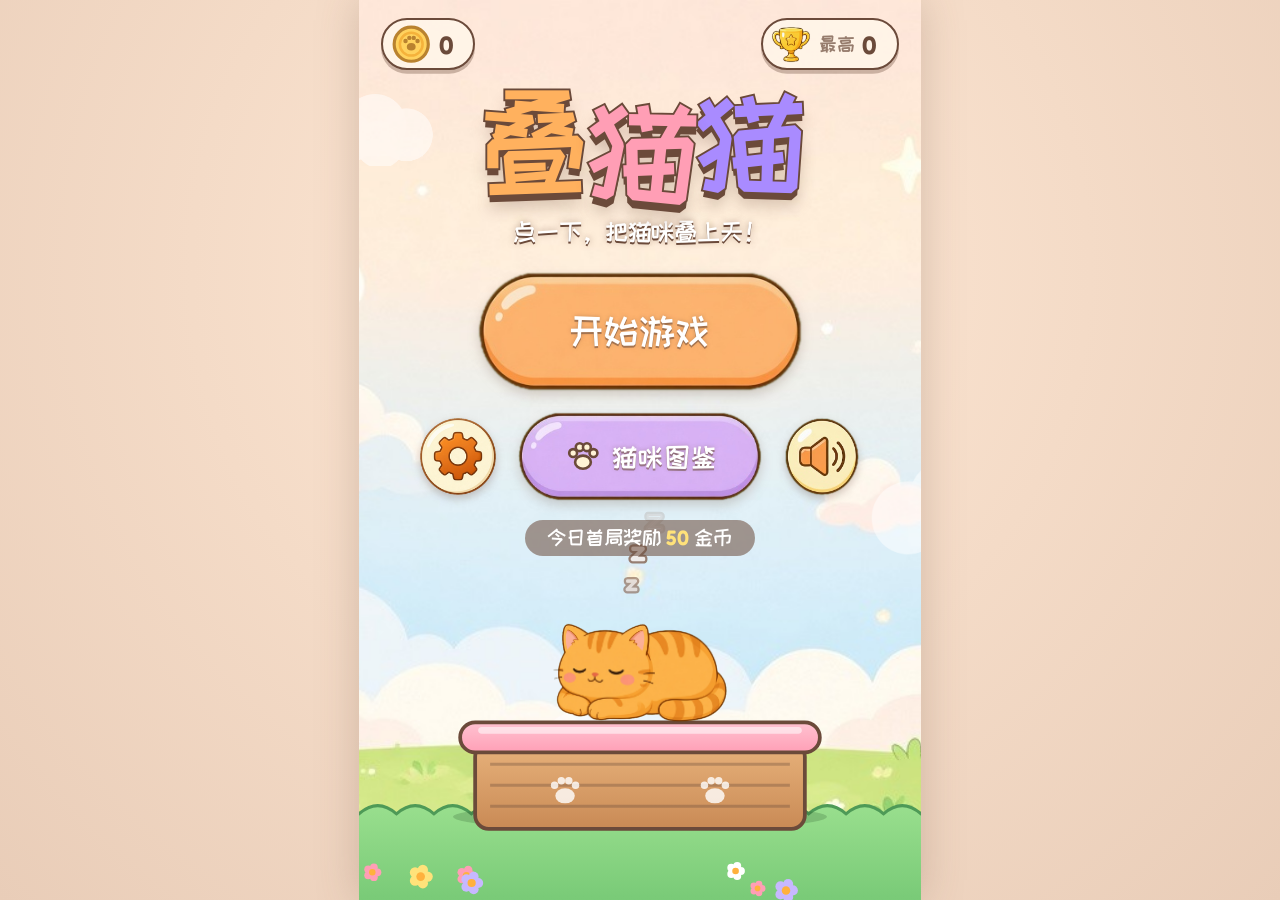
==== index.html @ ef1049c5 "叠猫猫 H5 试玩版" ====
<!DOCTYPE html>
<html lang="zh-CN">
<head>
<meta charset="utf-8">
<meta name="viewport" content="width=device-width,initial-scale=1,maximum-scale=1,user-scalable=no,viewport-fit=cover">
<meta name="format-detection" content="telephone=no">
<meta name="apple-mobile-web-app-capable" content="yes">
<meta name="mobile-web-app-capable" content="yes">
<meta name="theme-color" content="#FFE9D6">
<meta name="screen-orientation" content="portrait">
<meta name="x5-orientation" content="portrait">
<meta name="description" content="叠猫猫：点一下放下一只猫，把猫叠得越高越好！">
<title>叠猫猫</title>
<link rel="icon" type="image/png" href="assets/ui/app_icon_512.png">
<link rel="apple-touch-icon" href="assets/ui/app_icon_512.png">
<link rel="stylesheet" href="css/style.css">
</head>
<body>
<div id="app">
  <canvas id="stage"></canvas>

  <!-- 加载页 -->
  <section id="loading" class="screen active">
    <div class="load-box">
      <div class="load-cat"><img src="assets/ui/app_icon_512.png" alt="" onerror="this.style.display='none'"></div>
      <div class="load-title">叠猫猫</div>
      <div class="load-bar"><i id="loadFill"></i></div>
      <div class="load-tip" id="loadTip">猫咪正在伸懒腰…</div>
    </div>
  </section>

  <!-- 开始页 -->
  <section id="start" class="screen">
    <div class="topbar safe-top">
      <div class="pill"><span class="ico ico-coin" data-ico="coin"></span><b class="roll" id="startCoins">0</b></div>
      <div class="pill"><span class="ico" data-ico="trophy"></span><span class="pill-label">最高</span><b id="startBest">0</b></div>
    </div>
    <div class="title-wrap">
      <h1 class="logo" id="logo"><span>叠</span><span>猫</span><span>猫</span></h1>
      <p class="subtitle">点一下，把猫咪叠上天！</p>
    </div>
    <div class="challenge-banner hidden" id="challengeBanner">
      <div class="cb-title">好友向你发起挑战！</div>
      <div class="cb-sub" id="challengeText"></div>
    </div>
    <div class="start-actions">
      <button class="btn btn-main btn-orange" id="btnPlay"><span id="btnPlayText">开始游戏</span></button>
      <div class="row menu-row">
        <button class="btn btn-round" id="btnSettings" aria-label="设置"><span class="ico" data-ico="settings"></span></button>
        <button class="btn btn-sub btn-purple" id="btnGallery"><span class="ico" data-ico="gallery"></span><span>猫咪图鉴</span></button>
        <button class="btn btn-round" id="btnSound" aria-label="声音"><span class="ico" data-ico="sound"></span></button>
      </div>
      <div class="daily-tip hidden" id="dailyTip">今日首局奖励 <b>50</b> 金币</div>
    </div>
  </section>

  <!-- 游戏页 HUD -->
  <section id="game" class="screen hud">
    <div class="hud-top safe-top">
      <div class="hud-score">
        <div class="hud-height"><b id="hudHeight">0</b><small>米</small></div>
        <div class="hud-sub">得分 <b id="hudScore">0</b></div>
        <div class="hud-challenge hidden" id="hudChallenge"></div>
      </div>
      <div class="hud-next">
        <div class="next-label">下一只</div>
        <canvas id="nextCanvas" width="160" height="120"></canvas>
        <div class="hud-wind hidden" id="hudWind"><span>风</span><span class="wind-arrows" id="windArrow"></span></div>
      </div>
    </div>
    <div class="hud-tip" id="hudTip">点击屏幕，放下猫咪</div>
    <div class="hud-bottom safe-bottom">
      <button class="btn btn-round" id="btnPause" aria-label="暂停"><span class="ico" data-ico="pause"></span></button>
      <button class="btn btn-swap btn-purple" id="btnSwap"><span class="ico ad-badge" data-ico="ad"></span><span class="swap-text"><b>换猫</b><small id="swapLeft">剩 2 次</small></span></button>
    </div>
    <div class="wind-pop hidden" id="windPop"><span class="ico wind-gust" data-ico="gust"></span><div class="wp-text">起风了！</div><div class="wp-sub">风会把下落的猫往这边吹 <span class="ico wind-dir" id="windPopArrow" data-ico="windarrow"></span></div></div>
    <div class="milestone hidden" id="milestone"><div class="ms-num" id="msNum">10 米！</div><div class="ms-sub" id="msSub">进入屋顶区</div></div>
  </section>

  <!-- 结算页 -->
  <section id="result" class="screen">
    <div class="panel result-panel">
      <div class="record-ribbon hidden" id="recordRibbon"><span class="ico" data-ico="trophy"></span>新纪录！</div>
      <div class="result-title" id="resultTitle">猫塔倒啦～</div>
      <canvas id="towerThumb" width="400" height="320"></canvas>
      <div class="result-stats">
        <div class="stat"><small>本局高度</small><b><span id="resHeight">0</span><i>米</i></b></div>
        <div class="stat"><small>得分</small><b id="resScore">0</b></div>
        <div class="stat"><small>最高分</small><b id="resBest">0</b></div>
      </div>
      <div class="challenge-result hidden" id="challengeResult"></div>
      <div class="coins-row">
        <span class="ico ico-coin" data-ico="coin"></span><span>获得金币</span><b class="roll coins-num">+<span id="resCoins">0</span><em class="coin-float" id="coinFloat"></em></b>
        <small id="resDaily" class="hidden">含每日首局 +50（不参与双倍）</small>
      </div>
      <button class="btn btn-main btn-purple btn-ad" id="btnDouble"><span class="ico ad-badge" data-ico="ad"></span><span id="btnDoubleText">看广告领取双倍</span></button>
      <div class="row result-row">
        <button class="btn btn-round" id="btnHome" aria-label="首页"><span class="ico" data-ico="home"></span></button>
        <button class="btn btn-main btn-orange btn-again" id="btnAgain"><span class="ico" data-ico="restart"></span><span>再来一局</span></button>
        <button class="btn btn-round" id="btnShare" aria-label="分享"><span class="ico" data-ico="share"></span></button>
      </div>
      <div class="seed-line">挑战码 <b id="resSeed">-</b></div>
    </div>
  </section>

  <!-- 图鉴 -->
  <section id="gallery" class="screen">
    <div class="gallery-head safe-top">
      <button class="btn btn-round" id="btnGalleryBack" aria-label="返回"><span class="ico" data-ico="home"></span></button>
      <h2>猫咪图鉴</h2>
      <div class="pill"><span class="ico ico-coin" data-ico="coin"></span><b id="galleryCoins">0</b></div>
    </div>
    <div class="tabs">
      <button class="tab active" data-tab="skins">配件</button>
      <button class="tab" data-tab="cats">猫咪</button>
    </div>
    <div class="gallery-body">
      <div class="grid" id="skinGrid"></div>
      <div class="grid hidden" id="catGrid"></div>
    </div>
    <div class="gallery-tip">选中的配件会戴在之后放下的每一只猫身上</div>
  </section>

  <!-- 弹窗 -->
  <div class="modal" id="pauseModal">
    <div class="panel modal-panel">
      <div class="modal-title">暂停一下</div>
      <button class="btn btn-main btn-orange" id="btnResume"><span class="ico" data-ico="play"></span><span>继续游戏</span></button>
      <button class="btn btn-sub btn-purple" id="btnRestart"><span class="ico" data-ico="restart"></span><span>重新开始</span></button>
      <button class="btn btn-sub btn-plain" id="btnQuit"><span class="ico" data-ico="home"></span><span>回到首页</span></button>
      <div class="toggles" data-toggles></div>
    </div>
  </div>

  <div class="modal" id="reviveModal">
    <div class="panel modal-panel">
      <div class="revive-cat"><span class="ico" data-ico="heart"></span></div>
      <div class="modal-title">猫塔倒啦！</div>
      <div class="revive-score">当前 <b id="reviveHeight">0</b> 米 · 得分 <b id="reviveScore">0</b></div>
      <div class="modal-text">看个广告，把倒下的猫咪捡回来继续叠？<br><small>每局只能复活 1 次</small></div>
      <button class="btn btn-main btn-purple btn-ad" id="btnRevive"><span class="ico ad-badge" data-ico="ad"></span><span id="btnReviveText">看广告复活</span></button>
      <button class="btn btn-sub btn-plain" id="btnGiveUp"><span>不了，去结算</span></button>
    </div>
  </div>

  <div class="modal" id="settingsModal">
    <div class="panel modal-panel">
      <div class="modal-title">设置</div>
      <div class="toggles" data-toggles></div>
      <div class="about">叠猫猫 v<span id="ver"></span><br>字体：站酷快乐体、Fredoka（SIL OFL 1.1）</div>
      <button class="btn btn-sub btn-orange" data-close><span>好的</span></button>
    </div>
  </div>

  <div class="modal" id="shareModal">
    <div class="panel modal-panel share-panel">
      <button class="btn close-x" data-close aria-label="关闭"><span class="ico" data-ico="close"></span></button>
      <div class="modal-title">分享战绩</div>
      <img id="shareImg" alt="分享图">
      <div class="share-tip">长按图片可以保存或发送给好友</div>
      <div class="row share-row">
        <button class="btn btn-sub btn-orange hidden" id="btnNativeShare"><span class="ico" data-ico="share"></span><span>分享</span></button>
        <a class="btn btn-sub btn-purple" id="btnSaveImg" download="叠猫猫战绩.png"><span>保存图片</span></a>
      </div>
      <button class="btn btn-sub btn-plain" id="btnCopyLink"><span>复制挑战链接</span></button>
    </div>
  </div>

  <div class="toast" id="toast"></div>
  <div class="flash" id="flash"></div>
</div>

<noscript>请开启 JavaScript 来玩叠猫猫。</noscript>
<script src="js/vendor/matter.min.js"></script>
<script src="js/config.js"></script>
<script src="js/asset-manifest.js"></script>
<script src="js/rng.js"></script>
<script src="js/storage.js"></script>
<script src="js/audio.js"></script>
<script src="js/ads.js"></script>
<script src="js/assets.js"></script>
<script src="js/game.js"></script>
<script src="js/share.js"></script>
<script src="js/main.js"></script>
</body>
</html>
---- css/style.css ----
/* 《叠猫猫》界面样式。1rem = 100 设计像素（设计宽 750），由 main.js 按屏幕宽度设置。 */
@font-face {
  font-family: "CatNum";
  src: url("../fonts/fredoka-num.woff2") format("woff2");
  unicode-range: U+0020-007E, U+00D7, U+2190, U+2192;
  font-display: swap;
}
@font-face {
  font-family: "ZCOOL KuaiLe";
  src: url("../fonts/zcool-kuaile-subset.woff2") format("woff2");
  font-display: swap;
}
:root {
  --font: "CatNum", "ZCOOL KuaiLe", "PingFang SC", "Hiragino Maru Gothic ProN", "Yuanti SC", "Microsoft YaHei", sans-serif;
  --brown: #6B4A3A; --cream: #FFF6E9; --pink: #FF9EB5; --peach: #FFC48C; --mint: #9EE6CF; --sky: #9FD4FF; --lav: #C7B8FF;
  --orange: #FFA552; --purple: #B59BFF;
  --ease-pop: cubic-bezier(.34, 1.56, .64, 1);
}
* { box-sizing: border-box; -webkit-tap-highlight-color: transparent; }
html, body { margin: 0; height: 100%; overflow: hidden; background: #F3E3D3; overscroll-behavior: none; }
body {
  display: flex; align-items: center; justify-content: center;
  font-family: var(--font); color: var(--brown);
  -webkit-user-select: none; user-select: none; -webkit-touch-callout: none; touch-action: none;
  background: radial-gradient(circle at 50% 30%, #FFE9D6, #E9CDB8);
}
#app { position: relative; overflow: hidden; background: #BFE6FF; box-shadow: 0 0 40px rgba(107,74,58,.25); }
#stage { position: absolute; inset: 0; display: block; touch-action: none; }
.hidden { display: none !important; }
b { font-weight: normal; }

/* ---------- 屏幕切换：0.25s 淡入 + 轻微滑动 ---------- */
.screen { position: absolute; inset: 0; display: flex; flex-direction: column; align-items: center; opacity: 0; visibility: hidden; pointer-events: none; transform: translateY(.3rem) scale(.985); transition: opacity .25s ease, transform .25s ease, visibility 0s linear .25s; }
.screen.active { opacity: 1; visibility: visible; pointer-events: auto; transform: none; transition: opacity .25s ease, transform .25s ease, visibility 0s; }
.screen.hud { pointer-events: none; }
.screen.hud.active .btn { pointer-events: auto; }
.safe-top { padding-top: calc(env(safe-area-inset-top, 0px) + .24rem); }
.safe-bottom { padding-bottom: calc(env(safe-area-inset-bottom, 0px) + .34rem); }

/* ---------- 加载页 ---------- */
#loading { background: linear-gradient(#FFE6EE, #FFF3E0); justify-content: center; z-index: 50; }
.load-box { display: flex; flex-direction: column; align-items: center; }
.load-cat { width: 2.6rem; height: 2.6rem; border-radius: .6rem; overflow: hidden; box-shadow: 0 .12rem .3rem rgba(107,74,58,.25); animation: breathe 1.6s ease-in-out infinite; background: #fff; }
.load-cat img { width: 100%; height: 100%; display: block; }
.load-title { font-size: .8rem; margin: .3rem 0 .4rem; color: #FF8C5A; text-shadow: 0 .04rem 0 #fff, 0 .08rem 0 rgba(107,74,58,.2); }
.load-bar { width: 4.4rem; height: .3rem; border-radius: .2rem; background: #fff; border: .04rem solid var(--brown); overflow: hidden; }
.load-bar i { display: block; height: 100%; width: 5%; background: linear-gradient(90deg, var(--pink), var(--peach)); border-radius: .2rem; transition: width .2s; }
.load-tip { margin-top: .24rem; font-size: .28rem; opacity: .75; }
@keyframes breathe { 50% { transform: scale(1.05, .96); } }

/* ---------- 通用按钮：按下缩放回弹 ---------- */
.btn { position: relative; border: 0; padding: 0; margin: 0; font-family: var(--font); color: #fff; cursor: pointer; display: inline-flex; align-items: center; justify-content: center; gap: .1rem; outline: none; transition: transform .22s var(--ease-pop), filter .2s, opacity .2s; text-decoration: none; background: none; }
.btn:active:not(:disabled) { transform: scale(.9); transition-duration: .06s; }
.btn:disabled { filter: grayscale(.85) brightness(1.05); opacity: .65; cursor: default; }
.btn span { pointer-events: none; }
.btn-main, .btn-sub, .btn-swap, .btn-card { text-shadow: 0 .03rem 0 rgba(107,74,58,.55), 0 0 .06rem rgba(107,74,58,.35); letter-spacing: .02rem; }
.btn-main { width: 4.6rem; height: 1.6rem; font-size: .5rem; border-radius: .8rem; }
.btn-sub { width: 3.6rem; height: 1.1rem; font-size: .36rem; border-radius: .55rem; }
.btn-orange { background: linear-gradient(#FFC07A, #FF9A4A); box-shadow: inset 0 -.08rem 0 rgba(180,90,30,.35), inset 0 .06rem 0 rgba(255,255,255,.5), 0 .08rem 0 var(--brown), 0 .14rem .2rem rgba(107,74,58,.25); border: .04rem solid var(--brown); }
.btn-purple { background: linear-gradient(#D8C8FF, #A98BFF); box-shadow: inset 0 -.08rem 0 rgba(90,60,170,.3), inset 0 .06rem 0 rgba(255,255,255,.5), 0 .08rem 0 var(--brown), 0 .14rem .2rem rgba(107,74,58,.25); border: .04rem solid var(--brown); }
.btn-plain { background: #FFF6E9; color: var(--brown); text-shadow: none; border: .04rem solid var(--brown); box-shadow: 0 .06rem 0 var(--brown); }
/* 美术底板（assets/ui/btn_orange.png / btn_purple.png）：文字由代码叠加 */
.art-orange .btn-orange { background: var(--btn-orange) center / 100% 100% no-repeat; border: 0; box-shadow: none; filter: drop-shadow(0 .08rem .08rem rgba(107,74,58,.25)); }
.art-purple .btn-purple { background: var(--btn-purple) center / 100% 100% no-repeat; border: 0; box-shadow: none; filter: drop-shadow(0 .08rem .08rem rgba(107,74,58,.25)); }
.art-orange .btn-orange:disabled, .art-purple .btn-purple:disabled { filter: grayscale(.85) brightness(1.05); }
.art-orange .btn-main.btn-orange, .art-purple .btn-main.btn-purple { width: 4.4rem; height: 1.66rem; }
.art-orange .btn-sub.btn-orange, .art-purple .btn-sub.btn-purple { width: 3.3rem; height: 1.24rem; }
.btn-round { width: 1.2rem; height: 1.24rem; border-radius: 50%; filter: drop-shadow(0 .06rem .06rem rgba(107,74,58,.3)); }
.btn-round .ico { width: 100%; height: 100%; }
.btn-round.off::after { content: ""; position: absolute; left: 18%; right: 18%; top: 48%; height: .1rem; background: #FF6F6F; border-radius: .06rem; transform: rotate(-40deg); box-shadow: 0 0 0 .03rem var(--brown); }
.ico { display: inline-flex; width: .56rem; height: .56rem; align-items: center; justify-content: center; flex: none; }
.ico img, .ico svg { width: 100%; height: 100%; object-fit: contain; display: block; }
.ad-badge { width: .7rem; height: .7rem; }
.row { display: flex; gap: .3rem; align-items: center; justify-content: center; }

/* ---------- 顶部信息条 ---------- */
.topbar { width: 100%; display: flex; justify-content: space-between; padding-left: .3rem; padding-right: .3rem; }
.pill { display: inline-flex; align-items: center; gap: .1rem; height: .7rem; padding: 0 .26rem 0 .1rem; border-radius: .35rem; background: rgba(255,246,233,.9); border: .04rem solid var(--brown); font-size: .34rem; box-shadow: 0 .05rem 0 rgba(107,74,58,.35); }
.pill .ico { width: .54rem; height: .54rem; }
.pill-label { font-size: .26rem; opacity: .7; }

/* ---------- 开始页 ---------- */
.title-wrap { margin-top: .5rem; text-align: center; }
.logo { margin: 0; font-size: 1.9rem; font-weight: normal; line-height: 1; letter-spacing: -.04rem; display: flex; justify-content: center; }
.logo span { display: inline-block; color: #FFB15E; -webkit-text-stroke: .05rem var(--brown); paint-order: stroke fill; text-shadow: 0 .1rem 0 var(--brown), 0 .18rem .2rem rgba(107,74,58,.3); animation: logoBob 2.4s ease-in-out infinite; }
.logo span:nth-child(2) { color: #FF9EB5; animation-delay: .2s; transform: translateY(.12rem) rotate(4deg); }
.logo span:nth-child(3) { color: #A98BFF; animation-delay: .4s; }
.logo.has-img img { width: 6.4rem; display: block; }
@keyframes logoBob { 0%, 100% { transform: translateY(0) rotate(-3deg); } 50% { transform: translateY(-.14rem) rotate(3deg); } }
.subtitle { margin: .28rem 0 0; font-size: .34rem; color: #fff; text-shadow: 0 .03rem 0 var(--brown), 0 0 .08rem rgba(107,74,58,.5); }
.start-actions { margin-top: .5rem; display: flex; flex-direction: column; gap: .3rem; align-items: center; }
.start-actions .btn-main { animation: pulse 1.8s ease-in-out infinite; }
.start-actions .btn-main:active { animation: none; }
@keyframes pulse { 50% { transform: scale(1.05); } }
.menu-row { gap: .26rem; }
.menu-row .btn-round { width: 1.04rem; height: 1.08rem; }
.short .title-wrap { margin-top: .16rem; }
.short .logo { font-size: 1.6rem; }
.short .subtitle { margin-top: .18rem; }
.short .start-actions { margin-top: .3rem; gap: .22rem; }
.short .challenge-banner { margin-top: .2rem; padding: .12rem .3rem; }
.challenge-banner { margin-top: .36rem; padding: .2rem .4rem; border-radius: .3rem; background: rgba(255,246,233,.94); border: .04rem dashed #FF8FAB; text-align: center; max-width: 6.4rem; }
.cb-title { font-size: .36rem; color: #FF6F91; }
.cb-sub { font-size: .26rem; margin-top: .06rem; }
.daily-tip { font-size: .28rem; color: #fff; background: rgba(107,74,58,.55); padding: .08rem .3rem; border-radius: .3rem; }
.daily-tip b { color: #FFE27A; }

/* ---------- 游戏 HUD ---------- */
.hud-top { width: 100%; display: flex; justify-content: space-between; align-items: flex-start; padding-left: .3rem; padding-right: .3rem; }
.hud-score { display: flex; flex-direction: column; align-items: flex-start; }
.hud-height { display: inline-flex; align-items: baseline; gap: .12rem; white-space: nowrap; font-size: 1.1rem; line-height: 1; color: #fff; -webkit-text-stroke: .04rem var(--brown); paint-order: stroke fill; text-shadow: 0 .07rem 0 var(--brown); }
/* 数字和「米」分开排版（flex + gap），不管几位数、字体有没有加载完都不会重叠 */
.hud-height b { display: inline-block; padding: 0 .04rem; font-variant-numeric: tabular-nums; }
.hud-height small { display: inline-block; flex: none; font-size: .4rem; }
.hud-sub { margin-top: .1rem; font-size: .3rem; padding: .04rem .2rem; border-radius: .3rem; background: rgba(255,246,233,.9); border: .03rem solid var(--brown); }
.hud-sub b { color: #FF8C3A; }
.hud-challenge { margin-top: .08rem; font-size: .26rem; color: #fff; background: #FF8FAB; padding: .02rem .18rem; border-radius: .3rem; border: .03rem solid var(--brown); }
.hud-next { width: 1.9rem; display: flex; flex-direction: column; align-items: center; padding: .08rem .1rem .1rem; border-radius: .3rem; background: rgba(255,246,233,.88); border: .04rem solid var(--brown); box-shadow: 0 .05rem 0 rgba(107,74,58,.35); }
.next-label { font-size: .24rem; opacity: .75; }
#nextCanvas { width: 1.6rem; height: 1.2rem; }
.hud-wind { display: flex; align-items: center; gap: .06rem; font-size: .26rem; color: #4A78A8; }
.wind-arrows { display: inline-flex; gap: .02rem; }
.wind-arrows img, .wind-arrows svg, .wind-arrows i { width: .34rem; height: .28rem; object-fit: contain; display: block; font-style: normal; }
.wind-arrows.left, .wind-dir.left { transform: scaleX(-1); }
.wind-pop { position: absolute; top: 40%; left: 0; right: 0; display: flex; flex-direction: column; align-items: center; pointer-events: none; opacity: 0; }
.wind-pop.go { animation: ms 2.2s ease forwards; }
.wind-gust { width: 1.6rem; height: 1.3rem; }
.wp-text { font-size: .8rem; color: #fff; -webkit-text-stroke: .04rem var(--brown); paint-order: stroke fill; text-shadow: 0 .06rem 0 var(--brown); }
.wp-sub { display: flex; align-items: center; gap: .08rem; font-size: .3rem; color: #fff; text-shadow: 0 .03rem 0 var(--brown), 0 0 .08rem rgba(107,74,58,.6); }
.wind-dir { width: .5rem; height: .4rem; }
.hud-tip { position: absolute; top: 48%; left: 0; right: 0; text-align: center; font-size: .4rem; color: #fff; text-shadow: 0 .04rem 0 var(--brown), 0 0 .1rem rgba(107,74,58,.5); opacity: 0; transition: opacity .3s; }
.hud-tip.show { opacity: 1; animation: tipBob 1.2s ease-in-out infinite; }
@keyframes tipBob { 50% { transform: translateY(-.12rem); } }
.hud-bottom { position: absolute; left: 0; right: 0; bottom: 0; display: flex; justify-content: space-between; align-items: flex-end; padding-left: .3rem; padding-right: .3rem; }
.btn-swap { height: 1.04rem; padding: 0 .3rem 0 .14rem; border-radius: .52rem; font-size: .34rem; width: auto; }
.art-purple .btn-swap.btn-purple { width: 2.8rem; height: 1.06rem; padding: 0 .2rem 0 .1rem; }
.swap-text { display: flex; flex-direction: column; line-height: 1.05; align-items: flex-start; }
.swap-text small { font-size: .22rem; }
.btn-swap.is-disabled { filter: grayscale(.85) brightness(1.05); opacity: .7; }
.btn-swap.is-disabled:active { transform: scale(.96); }
.bump { animation: bump .3s var(--ease-pop); }
@keyframes bump { 0% { transform: scale(1); } 40% { transform: scale(1.18); } 100% { transform: scale(1); } }
.milestone { position: absolute; top: 34%; left: 0; right: 0; text-align: center; pointer-events: none; opacity: 0; }
.milestone.go { animation: ms 1.8s ease forwards; }
.ms-num { font-size: 1.2rem; color: #FFE27A; -webkit-text-stroke: .05rem var(--brown); paint-order: stroke fill; text-shadow: 0 .08rem 0 var(--brown); }
.ms-sub { font-size: .4rem; color: #fff; text-shadow: 0 .04rem 0 var(--brown); }
@keyframes ms { 0% { opacity: 0; transform: scale(.4); } 15% { opacity: 1; transform: scale(1.15); } 25% { transform: scale(1); } 80% { opacity: 1; } 100% { opacity: 0; transform: translateY(-.6rem); } }
.flash { position: absolute; inset: 0; background: #fff; opacity: 0; pointer-events: none; }
.flash.go { animation: flash .5s ease; }
@keyframes flash { 20% { opacity: .5; } 100% { opacity: 0; } }

/* ---------- 面板 / 弹窗 ---------- */
.panel { background: #FFF6E9; border: .05rem solid var(--brown); border-radius: .5rem; box-shadow: 0 .1rem 0 var(--brown), 0 .2rem .4rem rgba(107,74,58,.3); }
.art-panel .panel { border: 0; box-shadow: none; background: none; border-style: solid; border-width: .5rem; border-image: var(--panel) 64 fill / .5rem stretch; }
.modal { position: absolute; inset: 0; z-index: 30; display: flex; align-items: center; justify-content: center; background: rgba(60,40,30,.45); opacity: 0; visibility: hidden; transition: opacity .22s, visibility 0s linear .22s; }
.modal.show { opacity: 1; visibility: visible; transition: opacity .22s, visibility 0s; }
.modal-panel { width: 6rem; padding: .5rem .4rem .45rem; display: flex; flex-direction: column; align-items: center; gap: .26rem; transform: scale(.85); transition: transform .25s var(--ease-pop); }
.modal.show .modal-panel { transform: scale(1); }
.modal-title { font-size: .56rem; color: #FF8C5A; text-shadow: 0 .04rem 0 rgba(107,74,58,.15); }
.modal-text { font-size: .32rem; text-align: center; line-height: 1.5; }
.modal-text small { font-size: .24rem; opacity: .7; }
.revive-score { font-size: .34rem; padding: .08rem .3rem; border-radius: .3rem; background: #FFE9D6; }
.revive-score b { color: #FF8C3A; font-size: .44rem; }
.coins-row { position: relative; flex-wrap: wrap; justify-content: center; }
.coins-row > span:not(.ico) { white-space: nowrap; }
.coins-row small { flex-basis: 100%; text-align: center; white-space: nowrap; }
.coins-num { position: relative; }
.coin-float { position: absolute; left: 100%; margin-left: .08rem; top: -.15rem; white-space: nowrap; font-style: normal; font-size: .4rem; color: #E89A2C; opacity: 0; pointer-events: none; }
.coin-float.go { animation: coinUp 1.2s ease forwards; }
@keyframes coinUp { 0% { opacity: 0; transform: translateY(.2rem) scale(.6); } 20% { opacity: 1; transform: scale(1.15); } 100% { opacity: 0; transform: translateY(-.7rem); } }
.revive-cat .ico { width: 1.2rem; height: 1.2rem; animation: breathe 1s ease-in-out infinite; }
.toggles { width: 100%; display: flex; flex-direction: column; gap: .14rem; }
.toggle { display: flex; align-items: center; justify-content: space-between; font-size: .34rem; padding: .14rem .26rem; border-radius: .26rem; background: #fff; border: .03rem solid rgba(107,74,58,.25); cursor: pointer; }
.toggle input { display: none; }
.toggle i { position: relative; width: 1rem; height: .54rem; border-radius: .27rem; background: #D9CFC7; border: .03rem solid var(--brown); transition: background .2s; }
.toggle i::after { content: ""; position: absolute; top: .04rem; left: .04rem; width: .4rem; height: .4rem; border-radius: 50%; background: #fff; border: .03rem solid var(--brown); transition: transform .22s var(--ease-pop); }
.toggle input:checked + i { background: var(--mint); }
.toggle input:checked + i::after { transform: translateX(.44rem); }
.about { font-size: .24rem; text-align: center; opacity: .65; line-height: 1.6; }
.close-x { position: absolute; right: -.2rem; top: -.2rem; width: .9rem; height: .9rem; }
.close-x .ico { width: 100%; height: 100%; }
.share-panel { width: 6.5rem; position: relative; }
#shareImg { width: 3.6rem; height: 6.4rem; border-radius: .2rem; border: .04rem solid var(--brown); background: #fff; object-fit: cover; -webkit-touch-callout: default; user-select: auto; pointer-events: auto; }
.share-tip { font-size: .24rem; opacity: .7; }
.share-row .btn-sub { width: 2.7rem; }

/* ---------- 结算页 ---------- */
#result { justify-content: center; background: rgba(60,40,30,.25); }
.result-panel { position: relative; width: 6.6rem; padding: .5rem .4rem .34rem; display: flex; flex-direction: column; align-items: center; gap: .2rem; }
#result.active .result-panel { animation: popIn .4s var(--ease-pop); }
@keyframes popIn { from { transform: scale(.7); opacity: 0; } to { transform: none; opacity: 1; } }
.result-title { font-size: .62rem; color: #FF8C5A; }
.record-ribbon { position: absolute; top: -.46rem; display: flex; align-items: center; gap: .1rem; padding: .1rem .5rem; font-size: .44rem; color: #fff; background: linear-gradient(#FF9EB5, #FF7A9C); border: .05rem solid var(--brown); border-radius: .4rem; box-shadow: 0 .06rem 0 var(--brown); animation: ribbon 1s ease-in-out infinite; }
.record-ribbon .ico { width: .66rem; height: .66rem; }
@keyframes ribbon { 50% { transform: scale(1.06) rotate(-2deg); } }
#towerThumb { width: 4rem; height: 3.2rem; border-radius: .3rem; background: linear-gradient(#DFF1FF, #FFF3E6); border: .04rem solid rgba(107,74,58,.25); }
.result-stats { width: 100%; display: flex; justify-content: space-around; }
.stat { display: flex; flex-direction: column; align-items: center; }
.stat small { font-size: .24rem; opacity: .7; }
.stat b { font-size: .6rem; color: var(--brown); line-height: 1.1; }
.stat b i { font-style: normal; font-size: .28rem; margin-left: .04rem; }
.challenge-result { font-size: .3rem; padding: .08rem .3rem; border-radius: .3rem; }
.challenge-result.win { background: var(--mint); }
.challenge-result.lose { background: #FFE0E8; }
.coins-row { display: flex; align-items: center; gap: .1rem; font-size: .32rem; }
.coins-row b { font-size: .5rem; color: #E89A2C; }
.coins-row small { font-size: .22rem; opacity: .7; }
.btn-ad { gap: .14rem; font-size: .4rem; }
.result-row { width: 100%; justify-content: space-between; }
.btn-again { width: 3.4rem; height: 1.3rem; font-size: .42rem; }
.art-orange .btn-main.btn-again { width: 3.4rem; height: 1.28rem; }
.btn-again .ico { width: .5rem; height: .5rem; }
.btn-again .restart-img { display: none; }
.seed-line { font-size: .24rem; opacity: .6; }
.seed-line b { letter-spacing: .03rem; }

/* ---------- 图鉴 ---------- */
#gallery { background: linear-gradient(rgba(255,240,230,.92), rgba(255,246,233,.97)); }
.gallery-head { width: 100%; display: flex; align-items: center; justify-content: space-between; padding-left: .3rem; padding-right: .3rem; }
.gallery-head h2 { margin: 0; font-weight: normal; font-size: .56rem; color: #FF8C5A; }
.gallery-head .btn-round { width: .96rem; height: 1rem; }
.tabs { display: flex; gap: .2rem; margin: .26rem 0 .16rem; padding: .08rem; background: #F3E1D3; border-radius: .4rem; }
.tab { border: 0; font-family: var(--font); font-size: .34rem; color: var(--brown); background: none; padding: .12rem .56rem; border-radius: .32rem; cursor: pointer; transition: background .2s, transform .2s var(--ease-pop); }
.tab.active { background: #fff; box-shadow: 0 .04rem 0 rgba(107,74,58,.3); }
.tab:active { transform: scale(.92); }
.gallery-body { flex: 1; width: 100%; overflow-y: auto; -webkit-overflow-scrolling: touch; touch-action: pan-y; padding: .1rem .3rem .3rem; }
.grid { display: grid; grid-template-columns: 1fr 1fr; gap: .24rem; }
.card { position: relative; background: #fff; border: .04rem solid rgba(107,74,58,.35); border-radius: .32rem; padding: .14rem .14rem .2rem; display: flex; flex-direction: column; align-items: center; gap: .08rem; box-shadow: 0 .05rem 0 rgba(107,74,58,.2); }
.card.using { border-color: #FF8C5A; box-shadow: 0 0 0 .05rem #FFC48C, 0 .05rem 0 rgba(107,74,58,.2); }
.card canvas { width: 2.6rem; height: 2rem; border-radius: .22rem; background: linear-gradient(#E9F5FF, #FFF3E6); }
.card.locked canvas { opacity: .8; }
.card-name { font-size: .32rem; }
.card-name em { font-style: normal; font-size: .22rem; color: #fff; background: var(--lav); padding: .01rem .1rem; border-radius: .2rem; vertical-align: middle; }
.card-desc { font-size: .22rem; opacity: .7; text-align: center; min-height: .6rem; }
.btn-card { width: 2.2rem; height: .76rem; font-size: .3rem; border-radius: .38rem; }
.art-orange .btn-card.btn-orange, .art-purple .btn-card.btn-purple { width: 2.2rem; height: .82rem; }
.btn-card .ico { width: .42rem; height: .42rem; }
.btn-card.poor { opacity: .7; }
.cat-card.unseen .card-name { opacity: .6; }
.gallery-tip { font-size: .24rem; opacity: .6; padding: .1rem 0 calc(env(safe-area-inset-bottom, 0px) + .2rem); }

/* ---------- 提示 / 彩带 / 模拟广告 ---------- */
.toast { position: absolute; left: 50%; top: auto; bottom: calc(env(safe-area-inset-bottom, 0px) + 1.9rem); z-index: 60; transform: translate(-50%, .3rem); opacity: 0; white-space: nowrap; max-width: 7rem; overflow: hidden; text-overflow: ellipsis; padding: .18rem .4rem; font-size: .3rem; color: #fff; background: rgba(80,55,45,.88); border-radius: .4rem; pointer-events: none; transition: opacity .2s, transform .25s var(--ease-pop); text-align: center; }
.toast.show { opacity: 1; transform: translate(-50%, 0); }
.confetti { position: absolute; inset: 0; pointer-events: none; z-index: 40; overflow: hidden; }
.confetti i { position: absolute; top: -.3rem; width: .16rem; height: .26rem; border-radius: .04rem; animation: fall linear forwards; }
@keyframes fall { to { top: 105%; transform: rotate(720deg) translateX(.6rem); } }
.mock-ad { position: fixed; inset: 0; z-index: 1000; display: flex; align-items: center; justify-content: center; background: rgba(20,14,30,.82); opacity: 0; transition: opacity .2s; font-family: var(--font); }
.mock-ad.show { opacity: 1; }
.mock-ad-box { width: min(80vw, 340px); padding: 24px; border-radius: 22px; background: linear-gradient(#2E2A6B, #6A4FA8); color: #fff; text-align: center; box-shadow: 0 10px 40px rgba(0,0,0,.4); }
.mock-ad-tag { display: inline-block; font-size: 12px; padding: 2px 10px; border-radius: 10px; background: rgba(255,255,255,.2); }
.mock-ad-cat { font-size: 64px; margin: 14px 0 6px; animation: breathe 1s ease-in-out infinite; }
.mock-ad-title { font-size: 20px; }
.mock-ad-sub { font-size: 14px; opacity: .8; margin-top: 6px; }
.mock-ad-count { margin-top: 16px; font-size: 15px; color: #FFE27A; }
.mock-ad-count span { font-size: 22px; }
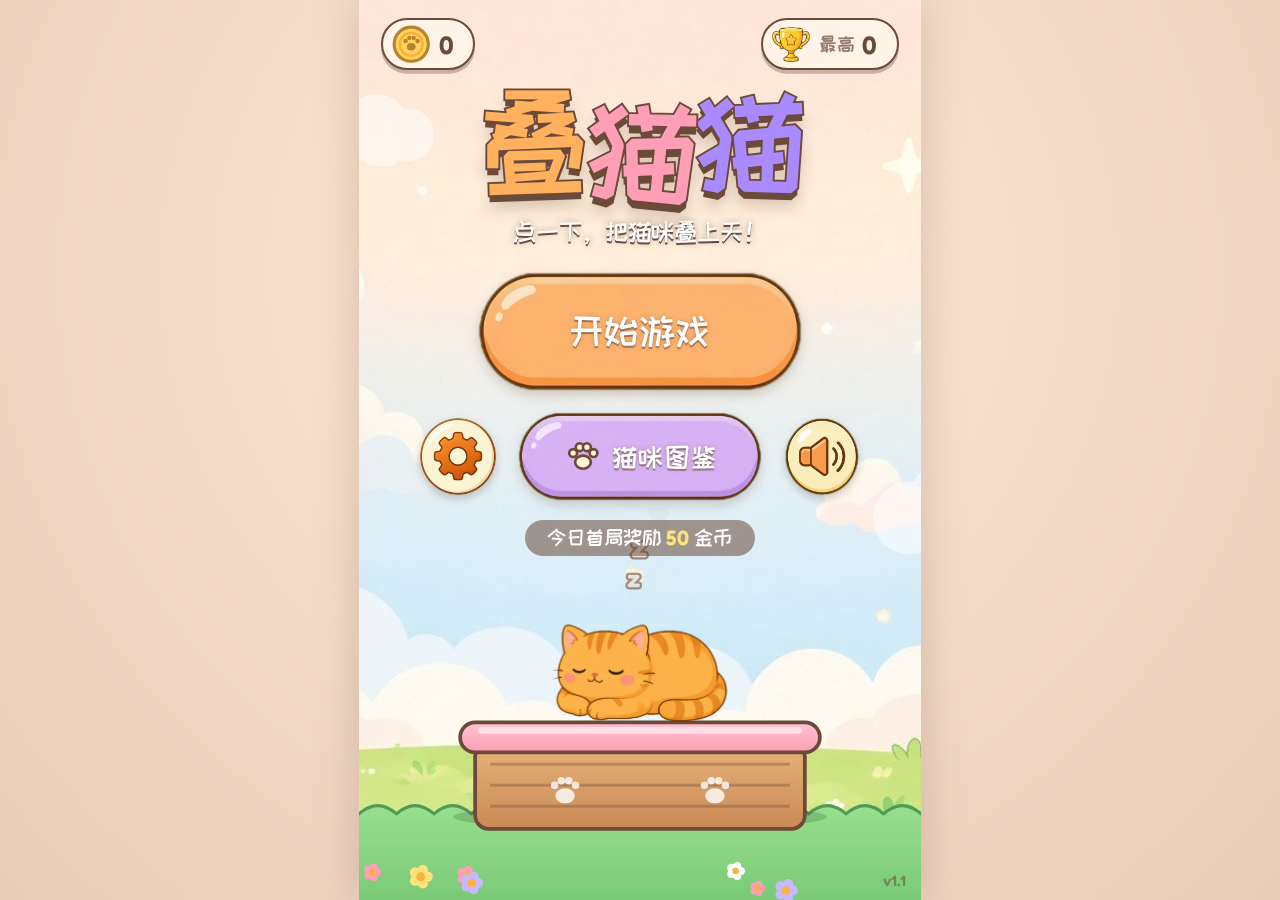
==== commit d50e96ff: "main -> v1.1" ====
--- a/index.html
+++ b/index.html
@@ -31,6 +31,7 @@
 
   <!-- 开始页 -->
   <section id="start" class="screen">
+    <div class="ver-tag" id="verTag">v1.1</div>
     <div class="topbar safe-top">
       <div class="pill"><span class="ico ico-coin" data-ico="coin"></span><b class="roll" id="startCoins">0</b></div>
       <div class="pill"><span class="ico" data-ico="trophy"></span><span class="pill-label">最高</span><b id="startBest">0</b></div>
--- a/css/style.css
+++ b/css/style.css
@@ -254,3 +254,6 @@
 .mock-ad-sub { font-size: 14px; opacity: .8; margin-top: 6px; }
 .mock-ad-count { margin-top: 16px; font-size: 15px; color: #FFE27A; }
 .mock-ad-count span { font-size: 22px; }
+
+/* 版本号角标（开始页右下角，不挡操作） */
+.ver-tag { position: absolute; right: .2rem; bottom: calc(env(safe-area-inset-bottom, 0px) + .14rem); z-index: 2; font-size: .2rem; color: rgba(107,74,58,.55); pointer-events: none; font-family: var(--font); }
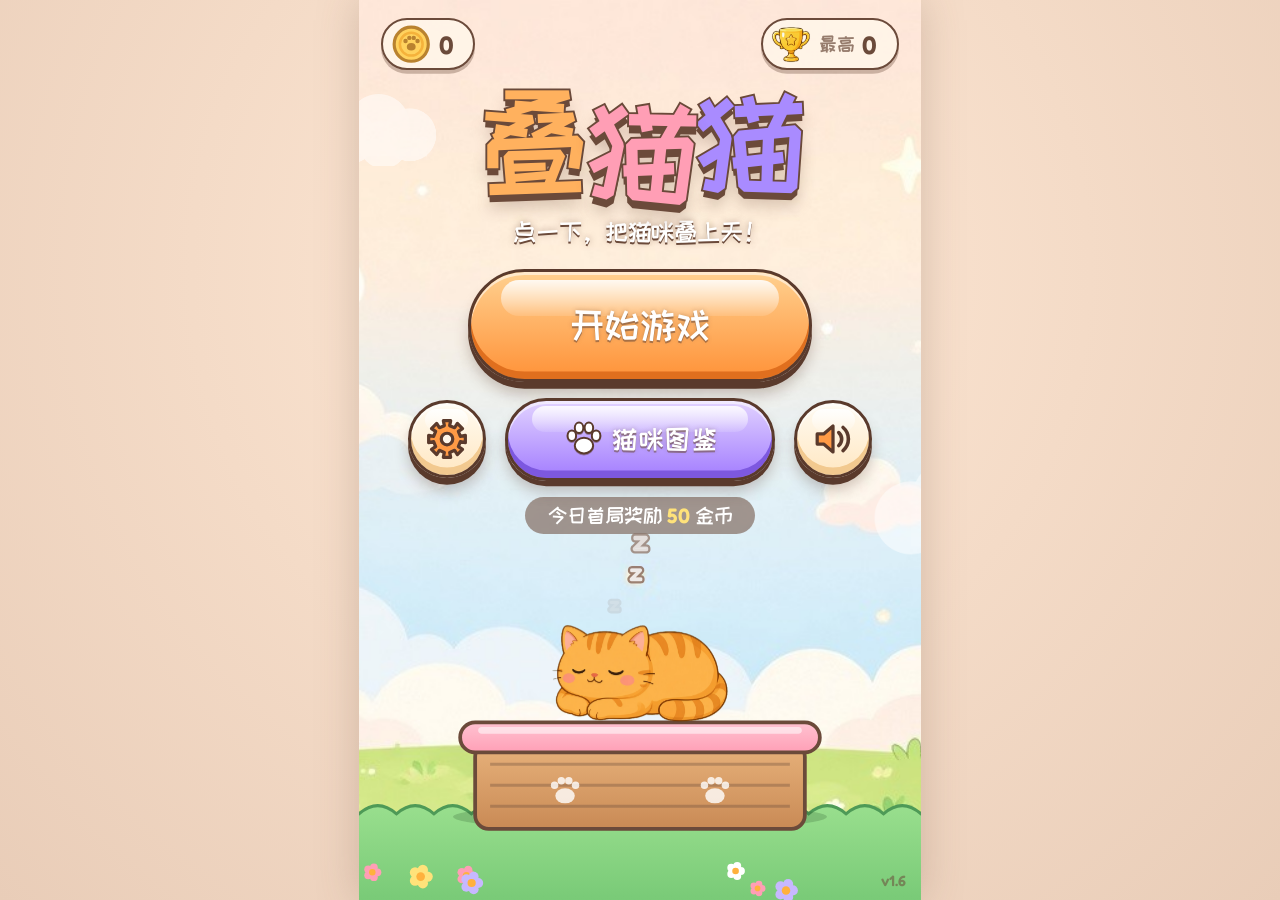
==== commit 23e2ed00: "main -> v1.6" ====
--- a/index.html
+++ b/index.html
@@ -31,7 +31,7 @@
 
   <!-- 开始页 -->
   <section id="start" class="screen">
-    <div class="ver-tag" id="verTag">v1.1</div>
+    <div class="ver-tag" id="verTag">v1.6</div>
     <div class="topbar safe-top">
       <div class="pill"><span class="ico ico-coin" data-ico="coin"></span><b class="roll" id="startCoins">0</b></div>
       <div class="pill"><span class="ico" data-ico="trophy"></span><span class="pill-label">最高</span><b id="startBest">0</b></div>
@@ -175,6 +175,8 @@
 <script src="js/vendor/matter.min.js"></script>
 <script src="js/config.js"></script>
 <script src="js/asset-manifest.js"></script>
+<script src="js/expr-sprites.js"></script>
+<script src="js/skin-anchors.js"></script>
 <script src="js/rng.js"></script>
 <script src="js/storage.js"></script>
 <script src="js/audio.js"></script>
--- a/css/style.css
+++ b/css/style.css
@@ -257,3 +257,67 @@
 
 /* 版本号角标（开始页右下角，不挡操作） */
 .ver-tag { position: absolute; right: .2rem; bottom: calc(env(safe-area-inset-bottom, 0px) + .14rem); z-index: 2; font-size: .2rem; color: rgba(107,74,58,.55); pointer-events: none; font-family: var(--font); }
+
+/* v1.2 按钮排版：图标 + 文字作为一个整体居中；图标不缩、完整在胶囊里；文字不换行（放不下由 main.js fitButton 缩字号） */
+.btn > span:not(.ico) { white-space: nowrap; }
+.btn-main > span:not(.ico):last-child, .btn-sub > span:not(.ico):last-child, .btn-card > span:not(.ico):last-child { margin-right: -.02rem; }   /* 抵掉 letter-spacing 在最后一个字后面多出来的空白 */
+.btn .ico { flex: none; }
+.btn-again .ico { display: none; }          /* 「再来一局」不放图标：之前空的图标位把文字挤到右边 */
+.btn-ad, .art-purple .btn-main.btn-ad { width: 5.8rem; height: 1.5rem; padding: 0 .38rem; gap: .14rem; font-size: .38rem; box-sizing: border-box; }
+.btn-ad .ad-badge { width: .86rem; height: .86rem; }
+
+/* ======================================================================
+   v1.3 矢量按钮：全部用 CSS 画（不再用 btn_orange / btn_purple 位图，任何 DPR 下都清晰）
+   结构：渐变填充 + 粗深棕描边 + 底部深色唇边（inset）+ 棕色底座（3D 厚度）+ 顶部高光（::before）+ 柔和投影
+   按下：压扁（:active）；松手：回弹（.btn-pop 关键帧，由 main.js 在 pointerup 时加上）
+   ====================================================================== */
+:root { --outline: #5A3A2C; --bw: .05rem; --base: .09rem; }
+.btn-orange, .btn-purple, .btn-plain, .btn-round, .close-x {
+  --top: #FFD08F; --bot: #FF9238; --lip: #E06F1E; --ico-fill: #FFFFFF; --ico-stroke: var(--outline);
+  background: linear-gradient(180deg, var(--top) 0%, var(--bot) 100%);
+  border: var(--bw) solid var(--outline);
+  box-shadow: inset 0 -.1rem 0 var(--lip), inset 0 .04rem 0 rgba(255,255,255,.55), 0 var(--base) 0 var(--outline), 0 calc(var(--base) + .08rem) .18rem rgba(90,58,44,.28);
+  filter: none; box-sizing: border-box; overflow: visible;
+}
+.btn-purple { --top: #E1D2FF; --bot: #A37DFF; --lip: #7D58E0; }
+.btn-plain, .btn-round, .close-x { --top: #FFFBF2; --bot: #FFE7C2; --lip: #F2C98F; --ico-fill: #FF9A45; color: var(--brown); text-shadow: none; }
+.btn-orange::before, .btn-purple::before, .btn-plain::before, .btn-round::before, .close-x::before {
+  content: ""; position: absolute; left: 9%; right: 9%; top: 7%; height: 34%; border-radius: 999px; pointer-events: none; z-index: 0;
+  background: linear-gradient(180deg, rgba(255,255,255,.88), rgba(255,255,255,.12));
+}
+.btn-round::before, .close-x::before { left: 20%; right: 20%; top: 8%; height: 30%; }
+.btn-plain::before { opacity: .7; }
+.btn > * { position: relative; z-index: 1; }
+.btn-round, .close-x { border-radius: 50%; }
+.btn-round .ico, .close-x .ico { width: 64%; height: 64%; }
+.btn-round { width: 1.2rem; height: 1.2rem; }
+.menu-row .btn-round { width: 1.04rem; height: 1.04rem; }
+.gallery-head .btn-round { width: .96rem; height: .96rem; }
+.close-x { width: .82rem; height: .82rem; --base: .06rem; }
+.btn-sub, .btn-card, .btn-swap { --base: .07rem; --bw: .045rem; }
+.btn-card { height: .8rem; }
+.btn-main { height: 1.5rem; }
+.btn-again { height: 1.28rem; }
+
+/* 按下压扁、松手回弹 */
+.btn { transition: transform .26s var(--ease-pop), box-shadow .12s, filter .2s, opacity .2s; }
+.btn:active:not(:disabled):not(.is-disabled) { transform: translateY(calc(var(--base) * .7)) scale(1.06, .88); transition-duration: .06s; }
+.btn-orange:active:not(:disabled), .btn-purple:active:not(:disabled), .btn-plain:active:not(:disabled), .btn-round:active:not(:disabled), .close-x:active:not(:disabled) {
+  box-shadow: inset 0 -.06rem 0 var(--lip), inset 0 .04rem 0 rgba(255,255,255,.55), 0 calc(var(--base) * .3) 0 var(--outline), 0 .06rem .1rem rgba(90,58,44,.25);
+}
+.btn-pop { animation: btnPop .38s cubic-bezier(.3, .7, .4, 1) !important; }
+@keyframes btnPop { 0% { transform: translateY(calc(var(--base) * .7)) scale(1.06, .88); } 40% { transform: translateY(-.03rem) scale(.95, 1.07); } 70% { transform: scale(1.02, .98); } 100% { transform: none; } }
+
+/* 图标：矢量字形，颜色由 --ico-fill / --ico-stroke 决定（橙/紫按钮上是白色，奶油色按钮上是橙色） */
+.ico svg { width: 100%; height: 100%; display: block; overflow: visible; }
+.btn-orange .ico svg, .btn-purple .ico svg { filter: drop-shadow(0 .02rem 0 rgba(90,58,44,.45)); }
+/* 广告按钮：白色圆圈 + 播放三角 */
+.btn-ad .ad-badge, .btn-swap .ad-badge { width: .62rem; height: .62rem; }
+.btn-ad, .art-purple .btn-main.btn-ad { width: 5.4rem; height: 1.44rem; padding: 0 .44rem; gap: .16rem; }
+.btn-swap, .art-purple .btn-swap.btn-purple { width: auto; height: 1.04rem; padding: 0 .3rem 0 .22rem; gap: .12rem; border-radius: .52rem; }
+.btn-swap .ad-badge { width: .5rem; height: .5rem; }
+
+/* v1.6 「米」单位：约为数字字高的一半；描边只有 2px（不再跟大数字一样粗）+ 很浅的 1px 投影；和数字同一条底边；间距收紧 */
+.hud-height { gap: .05rem; }
+.hud-height small { font-size: .47rem; position: relative; top: -1px; -webkit-text-stroke: 2px var(--brown); paint-order: stroke fill; text-shadow: 0 1px 0 var(--brown); letter-spacing: 0; }
+.stat b i { font-size: .32rem; margin-left: .05rem; }
